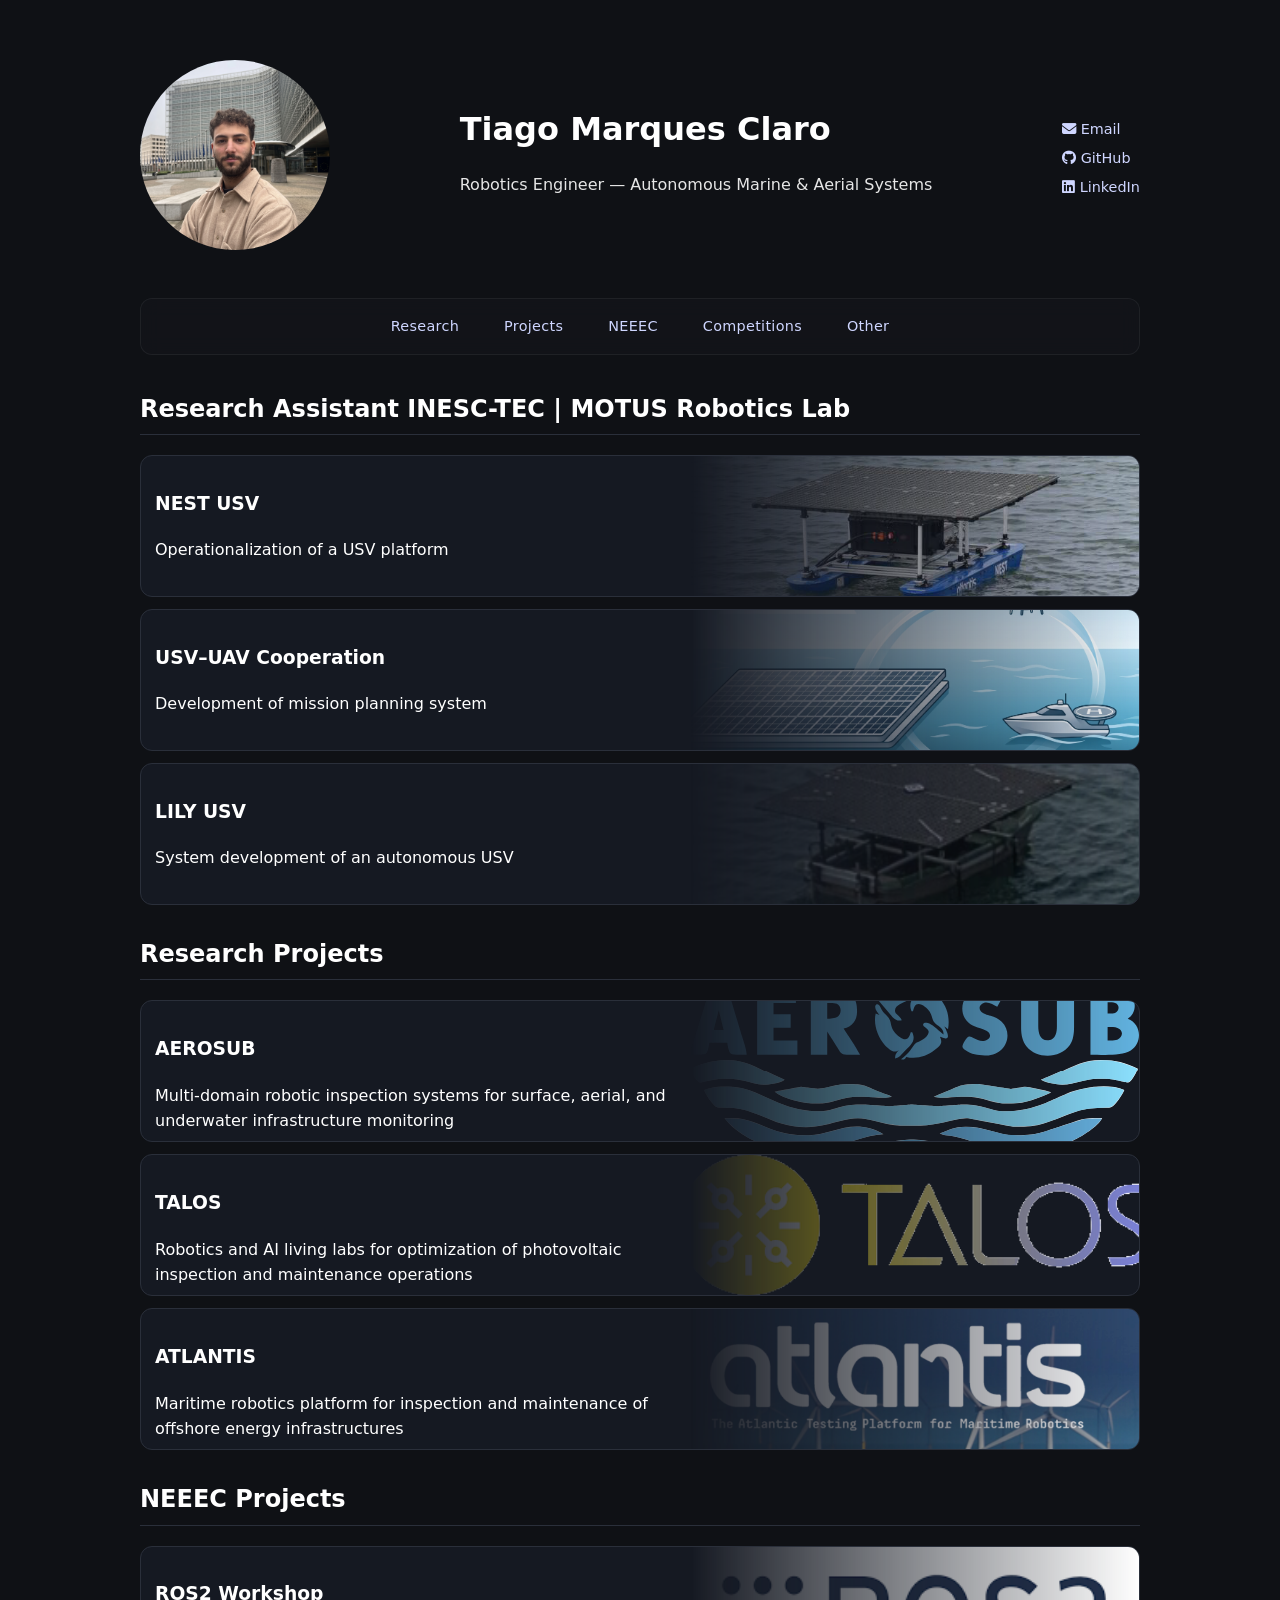
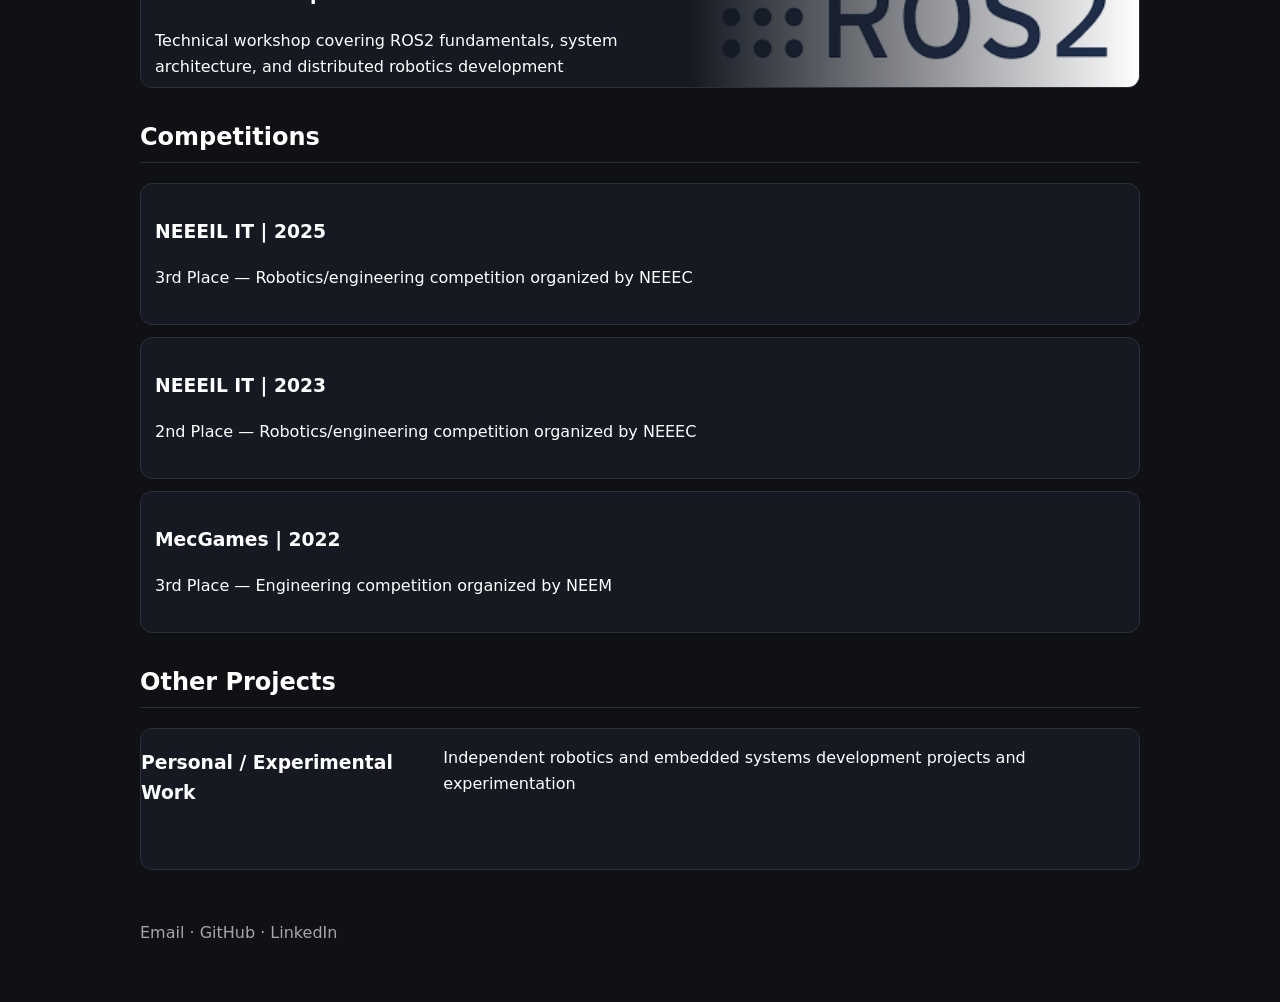
==== index.html @ 83b7f1b3 "index layout deployment" ====
<!DOCTYPE html>
<html lang="en">
<head>
    <meta charset="UTF-8">
    <title>Tiago Claro | Robotics Portfolio</title>
    <link rel="stylesheet" href="style.css">
    <link rel="stylesheet" href="https://cdnjs.cloudflare.com/ajax/libs/font-awesome/6.5.0/css/all.min.css">
</head>

<body>

<header class="header">

    <div class="photo">
        <img src="assets/images/profile.png" alt="Profile photo">
    </div>

    <div class="info">
        <h1>Tiago Marques Claro</h1>
        <p>Robotics Engineer — Autonomous Marine & Aerial Systems</p>
    </div>

    <div class="contact">
            <a href="mailto:tmclaro02@gmail.com">
                <i class="fa-solid fa-envelope"></i> Email
            </a>

            <a href="https://github.com/TiagoClaro02" target="_blank">
                <i class="fa-brands fa-github"></i> GitHub
            </a>

            <a href="https://linkedin.com/in/tiago-claro-952ba0276/" target="_blank">
                <i class="fa-brands fa-linkedin"></i> LinkedIn
            </a>
        </div>

</header>

<nav class="nav">
    <a href="#research">Research</a>
    <a href="#projects">Projects</a>
    <a href="#neeec">NEEEC</a>
    <a href="#competitions">Competitions</a>
    <a href="#other">Other</a>
</nav>

<!-- ================= RESEARCH ASSISTANT ================= -->
<section class="activity-block" id="research">
    <h2>Research Assistant INESC-TEC | MOTUS Robotics Lab</h2>

    <a class="card split-card" href="pages/nest_usv.html">
        <div class="text">
            <h3>NEST USV</h3>
            <p>Operationalization of a USV platform</p>
        </div>
        <div class="image" style="background-image: url('assets/images/nest_usv.png');"></div>
    </a>

    <a class="card split-card" href="pages/usv-uav.html">
        <div class="text">
            <h3>USV–UAV Cooperation</h3>
            <p>Development of mission planning system</p>
        </div>
        <div class="image" style="background-image: url('assets/images/usv-uav.png');"></div>
    </a>

    <a class="card split-card" href="pages/lily_usv.html">
        <div class="text">
            <h3>LILY USV</h3>
            <p>System development of an autonomous USV</p>
        </div>
        <div class="image" style="background-image: url('assets/images/lily_usv.png');"></div>
    </a>
</section>

<!-- ================= RESEARCH PROJECTS ================= -->
<section class="activity-block" id="projects">
    <h2>Research Projects</h2>

    <a class="card split-card" href="https://cordis.europa.eu/project/id/101189723/es">
        <div class="text">
            <h3>AEROSUB</h3>
            <p>Multi-domain robotic inspection systems for surface, aerial, and underwater infrastructure monitoring</p>
        </div>
        <div class="image" style="background-image: url('assets/images/aerosub.svg');"></div>
    </a>

    <a class="card split-card" href="https://cordis.europa.eu/project/id/101119744">
        <div class="text">
            <h3>TALOS</h3>
            <p>Robotics and AI living labs for optimization of photovoltaic inspection and maintenance operations</p>
        </div>
        <div class="image" style="background-image: url('assets/images/talos.png');"></div>
    </a>

    <a class="card split-card" href="https://cordis.europa.eu/project/id/871571">
        <div class="text">
            <h3>ATLANTIS</h3>
            <p>Maritime robotics platform for inspection and maintenance of offshore energy infrastructures</p>
        </div>
        <div class="image" style="background-image: url('assets/images/atlantis.png');"></div>
    </a>

</section>

<!-- ================= NEEEC ================= -->
<section class="activity-block" id="neeec">
    <h2>NEEEC Projects</h2>

    <a class="card split-card" href="pages/workshop_ros2.html">
        <div class="text">
            <h3>ROS2 Workshop</h3>
            <p>Technical workshop covering ROS2 fundamentals, system architecture, and distributed robotics development</p>
        </div>
        <div class="image" style="background-image: url('assets/images/ros2.png');"></div>
    </a>
</section>

<!-- ================= COMPETITIONS ================= -->
<section class="activity-block" id="competitions">
    <h2>Competitions</h2>

    <div class="card">
        <div class="text">
            <h3>NEEEIL IT | 2025</h3>
            <p>3rd Place — Robotics/engineering competition organized by NEEEC</p>
        </div>
    </div>

    <div class="card">
        <div class="text">
            <h3>NEEEIL IT | 2023</h3>
            <p>2nd Place — Robotics/engineering competition organized by NEEEC</p>
        </div>
    </div>

    <div class="card">
        <div class="text">
            <h3>MecGames | 2022</h3>
            <p>3rd Place — Engineering competition organized by NEEM</p>
        </div>
    </div>
</section>

<!-- ================= OTHER ================= -->
<section class="activity-block" id="other">
    <h2>Other Projects</h2>

    <div class="card">
        <h3>Personal / Experimental Work</h3>
        <p>Independent robotics and embedded systems development projects and experimentation</p>
    </div>
</section>

<footer>
    <p>Email · GitHub · LinkedIn</p>
</footer>

</body>
</html>
---- style.css ----
html {
    scroll-behavior: smooth;
}

body {
    font-family: system-ui, -apple-system, Segoe UI, Roboto, Arial;
    margin: auto;
    max-width: 1000px;
    padding: 40px;
    line-height: 1.6;

    background: #0f1115;
    color: #e6e6e6;
}

.header {
    display: flex;
    align-items: center;
    justify-content: space-between;
    gap: 20px;

    padding: 20px 0;
    margin-bottom: 20px;
}

.photo img {
    width: 190px;
    height: 190px;
    border-radius: 50%;
    object-fit: cover;
}

.info h1 {
    margin: 0;
}

.contact {
    display: flex;
    flex-direction: column;
    gap: 6px;
    font-size: 0.9em;
}

.contact a {
    text-decoration: none;
    color: #cfd6ff;
    transition: 0.2s;
}

.contact a:hover {
    color: #ffffff;
}

h1, h2, h3 {
    color: #ffffff;
}

a {
    color: #7aa2ff;
    text-decoration: none;
}

a:hover {
    text-decoration: underline;
}

.activity-block h2 {
    border-bottom: 1px solid #2a2f3a;
    padding-bottom: 6px;
    margin-top: 30px;
}

.card {
    display: flex;
    position: relative;
    height: 140px;
    margin-top: 12px;
    border-radius: 12px;
    overflow: hidden;
    text-decoration: none;
    border: 1px solid #2a2f3a;
    background: #151922;
    color: white;
    transition: 0.2s ease;
}

/* LEFT SIDE (TEXT) */
.text {
    flex: 1;
    padding: 14px;
    z-index: 2;
}

/* RIGHT SIDE (IMAGE) */
.image {
    width: 45%;
    background-size: cover;
    background-position: center;

    /* fade into left side */
    -webkit-mask-image: linear-gradient(to left, rgba(0,0,0,1), rgba(0,0,0,0));
    mask-image: linear-gradient(to left, rgba(0,0,0,1), rgba(0,0,0,0));
}

/* hover effect */
.card:hover {
    transform: translateY(-3px);
    border-color: #7aa2ff;
}

footer {
    margin-top: 50px;
    opacity: 0.7;
}

.nav {
    display: flex;
    justify-content: center;
    gap: 25px;

    position: sticky;
    top: 10px;

    z-index: 1000;

    padding: 10px 0;
    margin-bottom: 35px;

    background: rgba(20, 22, 28, 0.6);
    backdrop-filter: blur(10px);

    border-radius: 12px;

    border: 1px solid rgba(255, 255, 255, 0.06);
}

.nav a {
    color: #cfd6ff;
    text-decoration: none;
    font-size: 0.9em;
    letter-spacing: 0.3px;

    padding: 6px 10px;
    border-radius: 8px;

    transition: 0.2s ease;
}

.nav a:hover {
    background: rgba(122, 162, 255, 0.15);
    color: #ffffff;
}
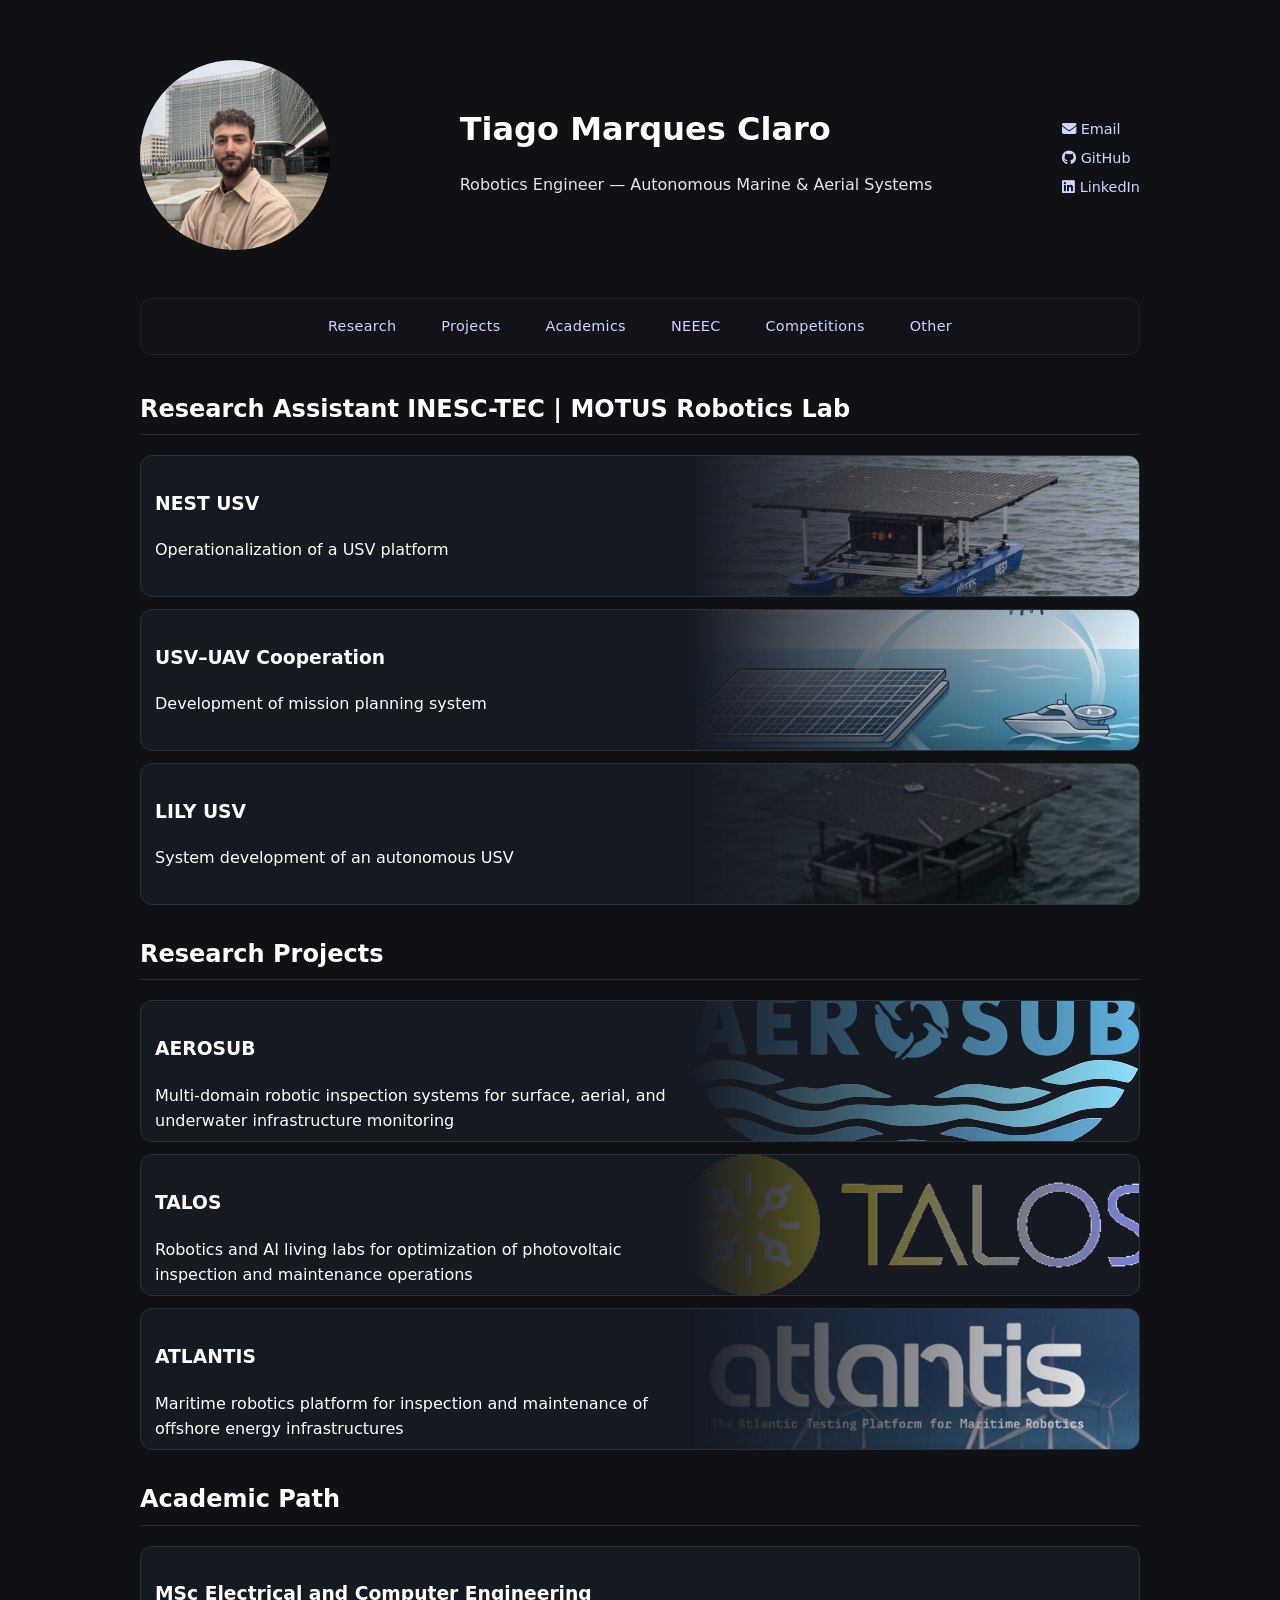
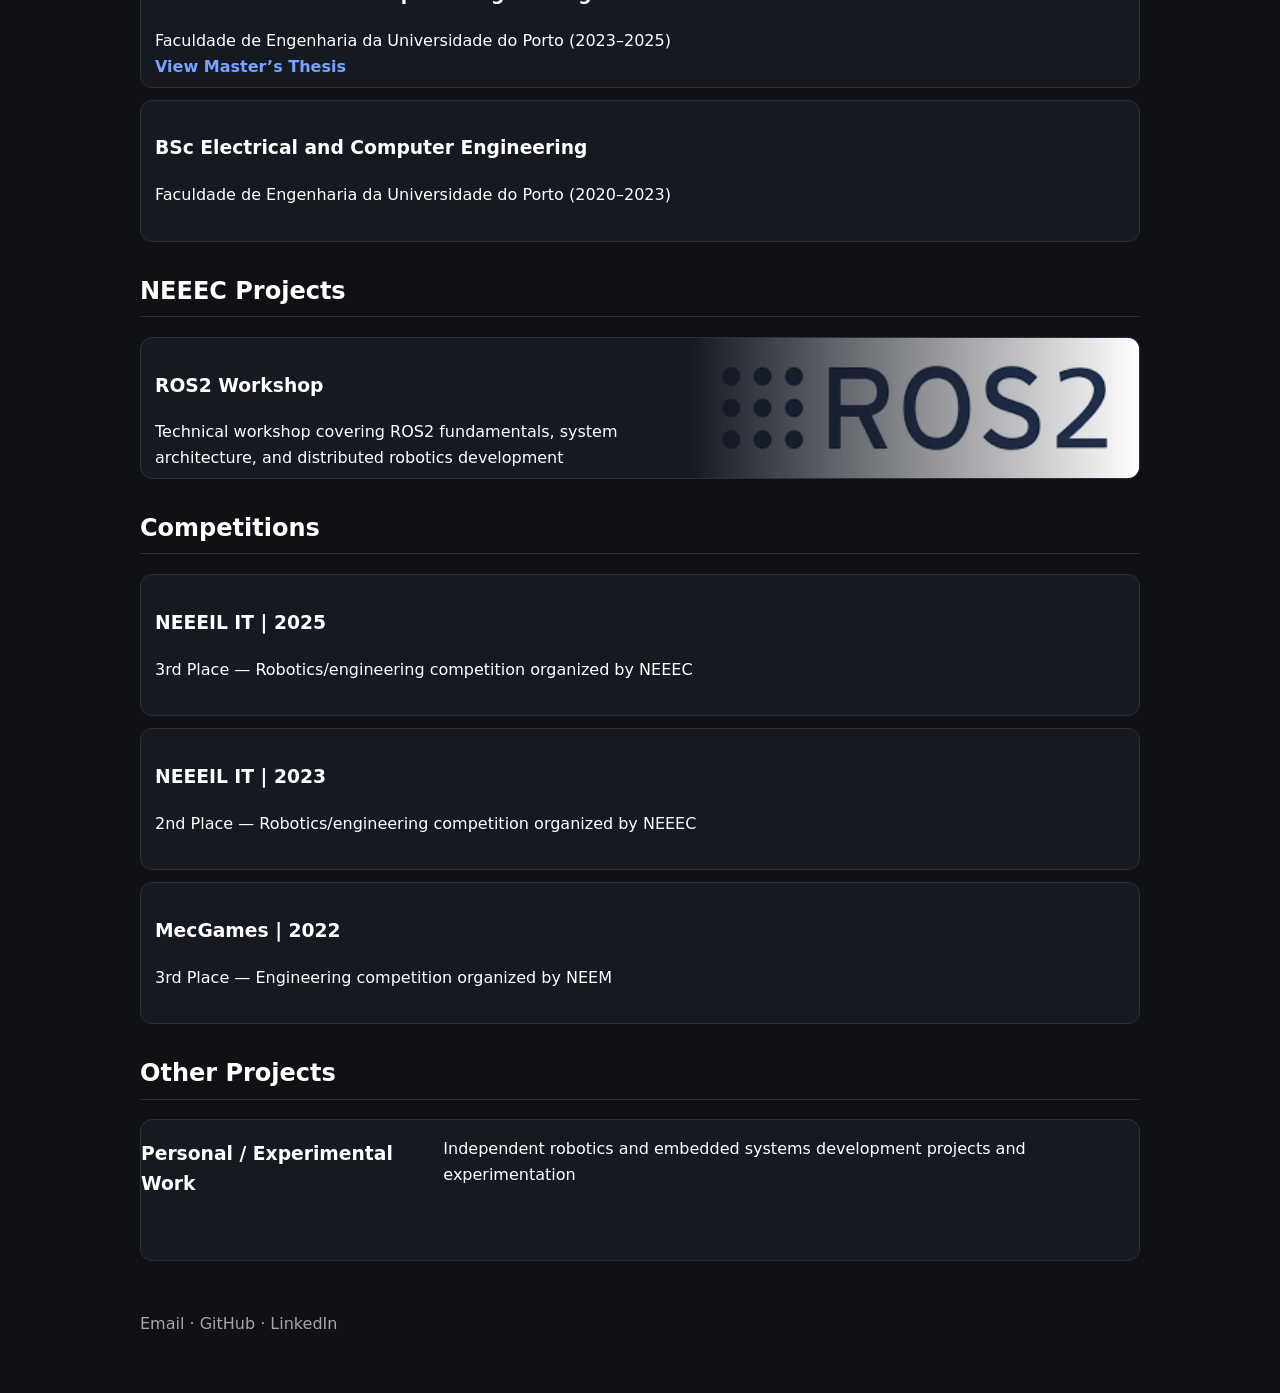
==== commit fdf979b5: "images fixed and academic path added" ====
--- a/index.html
+++ b/index.html
@@ -39,6 +39,7 @@
 <nav class="nav">
     <a href="#research">Research</a>
     <a href="#projects">Projects</a>
+    <a href="#academics">Academics</a>
     <a href="#neeec">NEEEC</a>
     <a href="#competitions">Competitions</a>
     <a href="#other">Other</a>
@@ -103,6 +104,30 @@
 
 </section>
 
+<!-- ================= ACADEMIC PATH ================= -->
+<section class="activity-block" id="academics">
+    <h2>Academic Path</h2>
+
+    <div class="card split-card">
+        <div class="text">
+            <h3>MSc Electrical and Computer Engineering</h3>
+            <p>
+                Faculdade de Engenharia da Universidade do Porto (2023–2025)<br>
+                <a href="assets/other/735436.pdf" target="_blank">
+                    <strong>View Master’s Thesis</strong>
+                </a>
+            </p>
+        </div>
+    </div>
+
+    <div class="card">
+        <div class="text">
+            <h3>BSc Electrical and Computer Engineering</h3>
+            <p>Faculdade de Engenharia da Universidade do Porto (2020–2023)</p>
+        </div>
+    </div>
+</section>
+
 <!-- ================= NEEEC ================= -->
 <section class="activity-block" id="neeec">
     <h2>NEEEC Projects</h2>
--- a/style.css
+++ b/style.css
@@ -149,4 +149,100 @@
 .nav a:hover {
     background: rgba(122, 162, 255, 0.15);
     color: #ffffff;
+}
+
+/* --- Image and Figure Styling --- */
+
+figure {
+    /* Centers the figure in the column and adds breathing room */
+    margin: 2.5rem auto; 
+    display: flex;
+    flex-direction: column;
+    align-items: center;
+    text-align: center;
+    /* Prevents the figure from getting too wide on large screens */
+    max-width: 85%; 
+}
+
+figure img {
+    /* Ensures images never overflow their container */
+    max-width: 100%;
+    /* You can cap the maximum height to prevent vertical images from taking over the screen */
+    max-height: 500px; 
+    height: auto;
+    /* Keeps the image aspect ratio intact without stretching */
+    object-fit: contain; 
+    
+    /* Professional styling touches */
+    border-radius: 8px; /* Soft, modern corners */
+    box-shadow: 0 4px 12px rgba(0, 0, 0, 0.1); /* Subtle depth */
+    border: 1px solid #eaeaea; /* Light border to frame the image */
+}
+
+figcaption {
+    margin-top: 1rem;
+    font-size: 0.9rem;
+    color: #666;
+    font-style: italic;
+    line-height: 1.4;
+    max-width: 80%; /* Keeps the caption readable and neat under the image */
+}
+
+.cta {
+    color: #4ea1ff;
+    font-weight: 600;
+}
+
+table {
+    width: 100%;
+    border-collapse: collapse;
+    margin-top: 1rem;
+    font-size: 0.95rem;
+    color: #ddd;
+    background: #1e1e1e;
+    border-radius: 8px;
+    overflow: hidden;
+}
+
+/* Header */
+thead {
+    background: #2a2a2a;
+}
+
+thead th {
+    text-align: left;
+    padding: 12px 14px;
+    font-weight: 600;
+    color: #ffffff;
+    border-bottom: 1px solid #3a3a3a;
+    font-size: 0.9rem;
+}
+
+/* Body */
+tbody td {
+    padding: 10px 14px;
+    border-bottom: 1px solid #2f2f2f;
+}
+
+/* Alternate rows */
+tbody tr:nth-child(even) {
+    background: #242424;
+}
+
+/* Hover effect */
+tbody tr:hover {
+    background: #2f2f2f;
+    transition: 0.2s;
+}
+
+/* First column emphasis */
+tbody td:first-child {
+    font-weight: 500;
+    color: #aaa;
+    width: 40%;
+}
+
+/* Second column */
+tbody td:last-child {
+    color: #e0e0e0;
 }
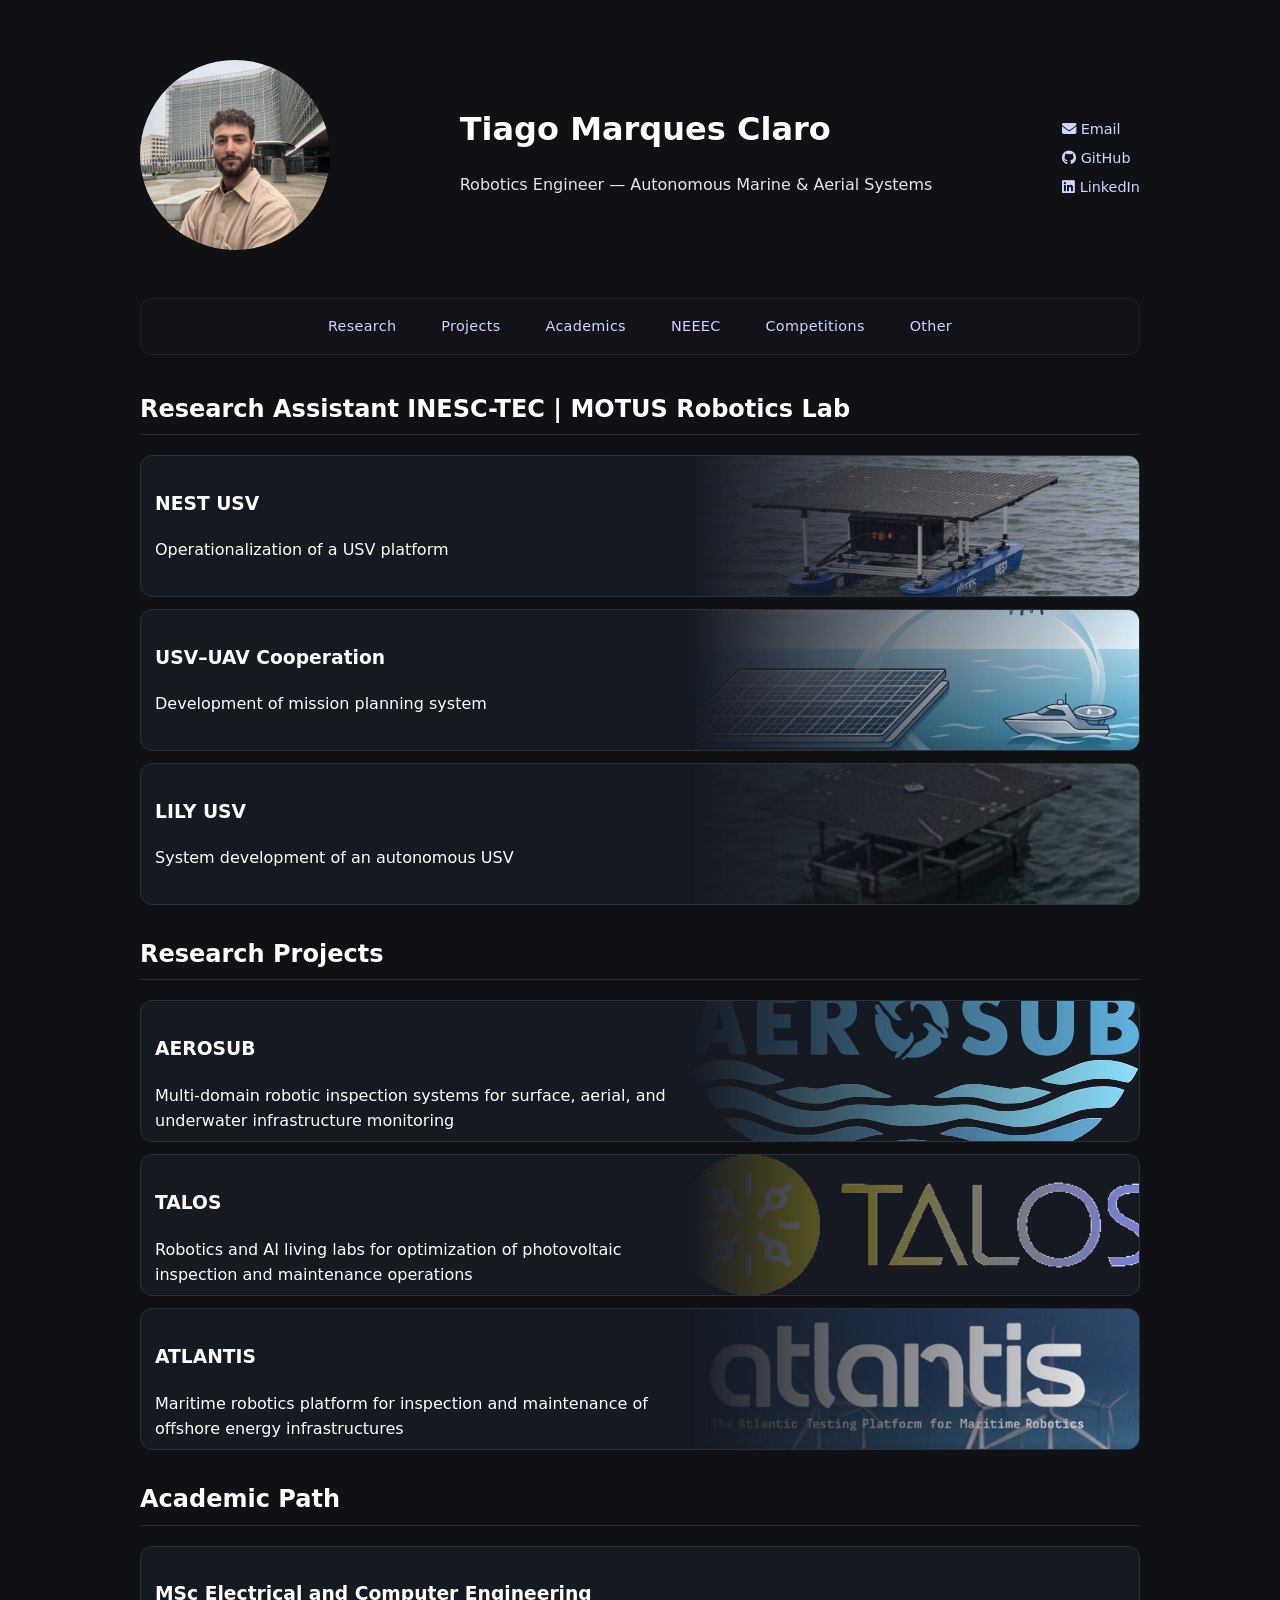
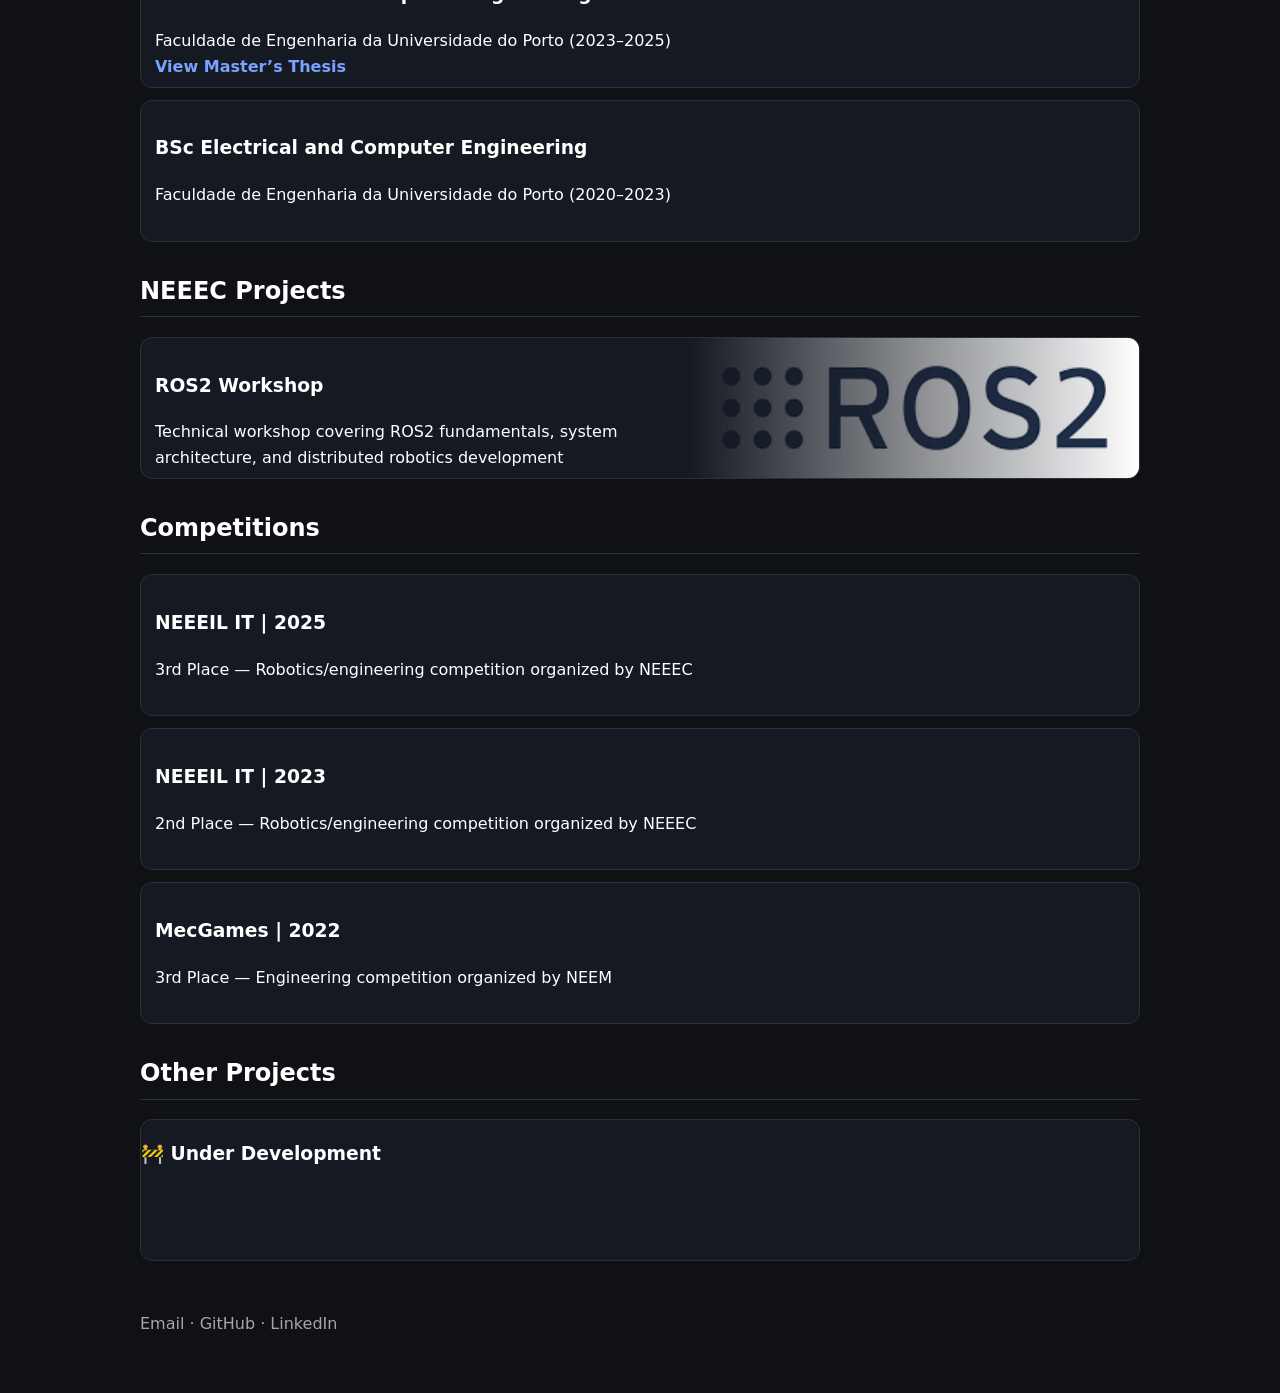
==== commit d422912a: "other projects under development" ====
--- a/index.html
+++ b/index.html
@@ -172,8 +172,7 @@
     <h2>Other Projects</h2>
 
     <div class="card">
-        <h3>Personal / Experimental Work</h3>
-        <p>Independent robotics and embedded systems development projects and experimentation</p>
+        <h3>🚧 Under Development</h3>
     </div>
 </section>
 
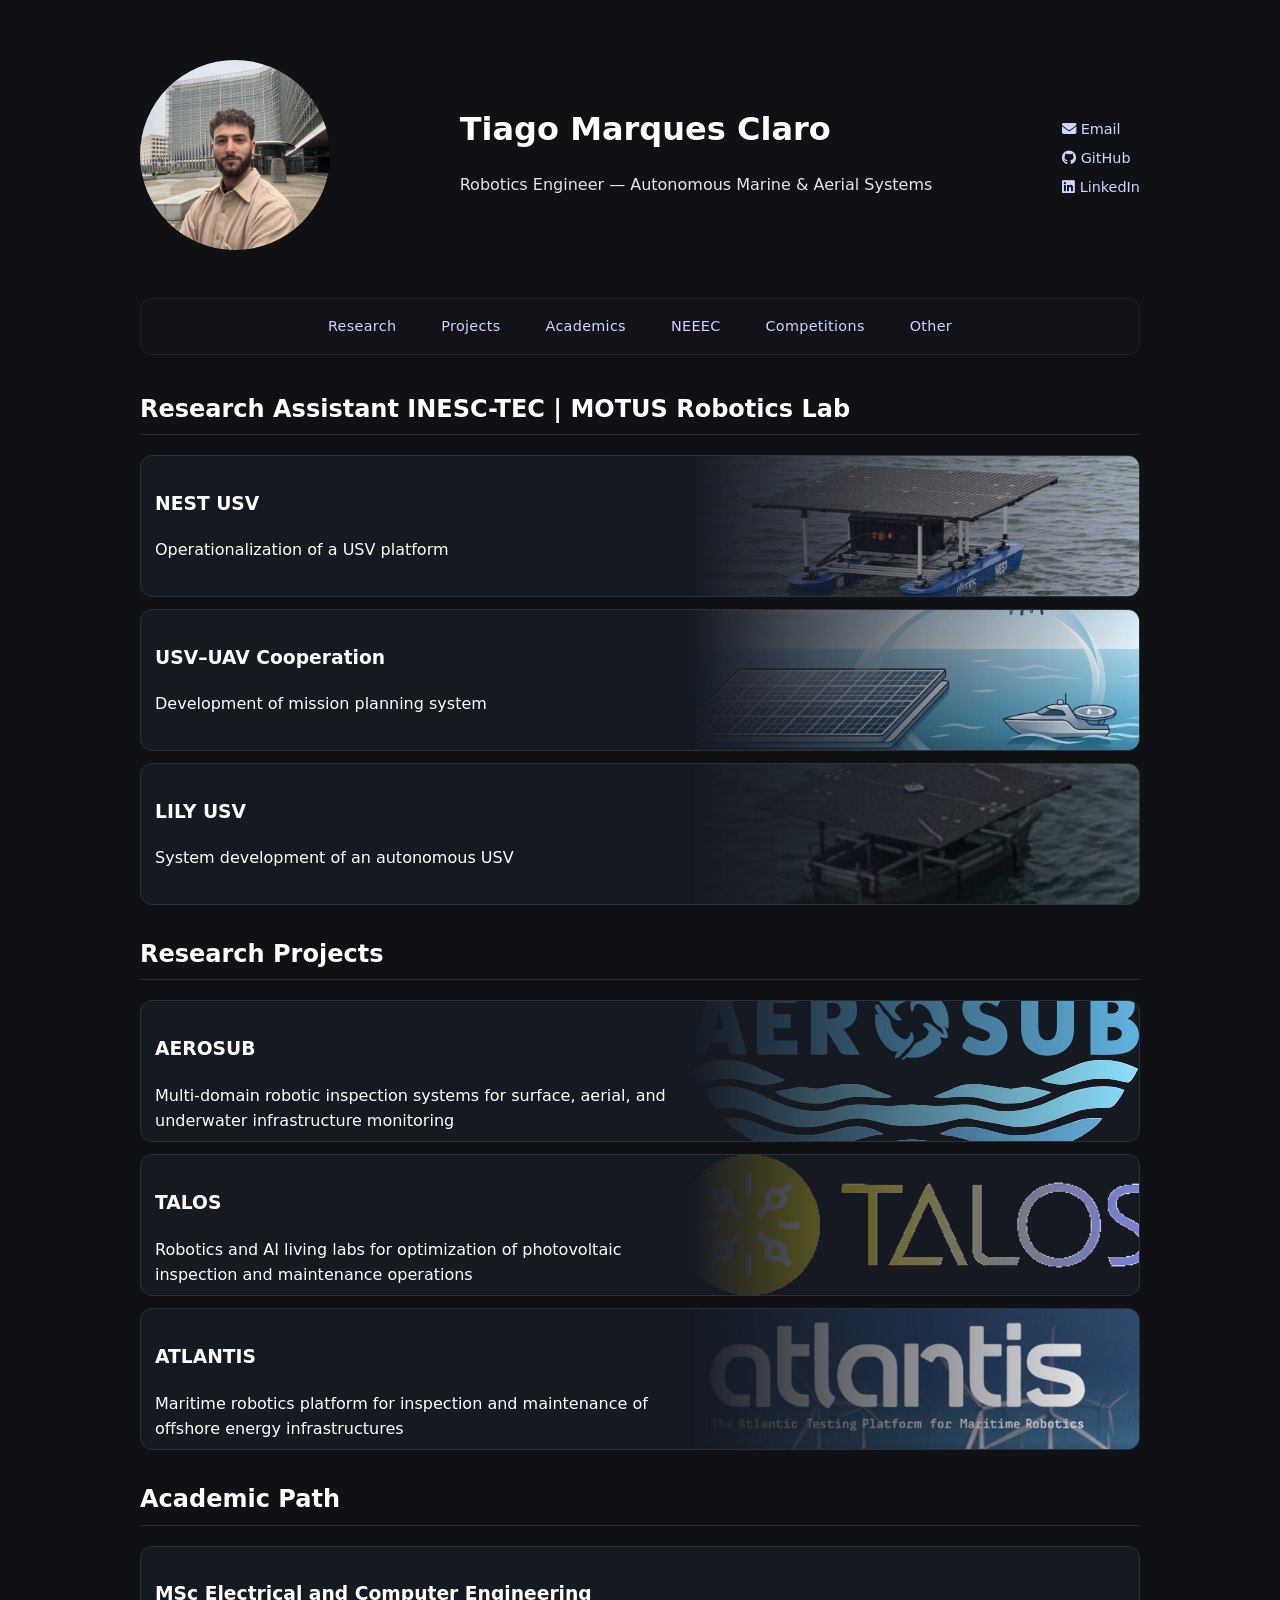
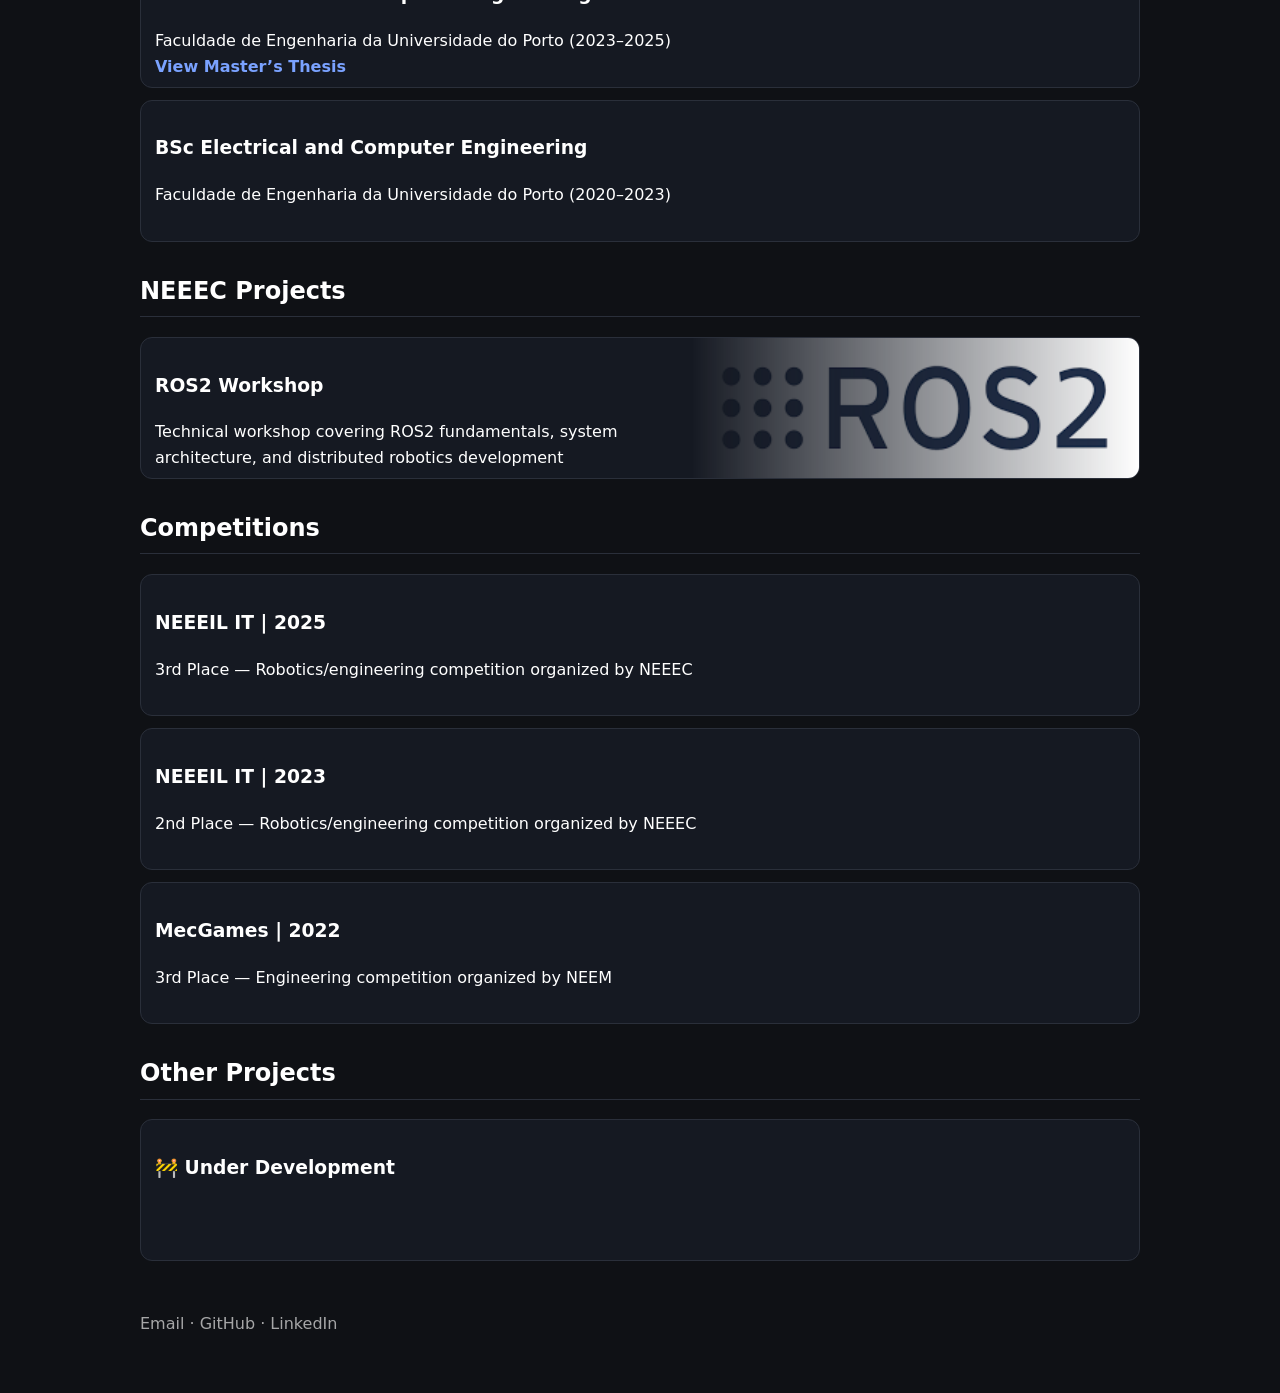
==== commit a6497c45: "added videos and results stuff" ====
--- a/index.html
+++ b/index.html
@@ -172,7 +172,9 @@
     <h2>Other Projects</h2>
 
     <div class="card">
-        <h3>🚧 Under Development</h3>
+        <div class="text">
+            <h3>🚧 Under Development</h3>
+        </div>
     </div>
 </section>
 
--- a/style.css
+++ b/style.css
@@ -245,4 +245,179 @@
 /* Second column */
 tbody td:last-child {
     color: #e0e0e0;
+}
+
+.section-index {
+    display: flex;
+    justify-content: center;
+    gap: 14px;
+
+    margin: 10px 0 25px 0;
+    padding: 8px 12px;
+
+    background: rgba(20, 22, 28, 0.35);
+    border: 1px solid rgba(255, 255, 255, 0.05);
+    border-radius: 12px;
+
+    backdrop-filter: blur(8px);
+}
+
+.section-index a {
+    font-size: 0.85em;
+    color: #cfd6ff;
+    text-decoration: none;
+
+    padding: 5px 10px;
+    border-radius: 8px;
+
+    transition: 0.2s ease;
+}
+
+.section-index a:hover {
+    background: rgba(122, 162, 255, 0.15);
+    color: #fff;
+}
+
+.video-container {
+    display: flex;
+    flex-direction: column;
+    align-items: center;
+    justify-content: center;
+
+    margin: 25px auto;
+    text-align: center;
+}
+
+.video-container video {
+    width: 100%;
+    max-width: 800px;   /* adjust if you want bigger */
+    border-radius: 10px;
+}
+
+.video-section {
+    margin-top: 40px;
+}
+
+.video-section h2 {
+    margin-bottom: 15px;
+}
+
+/* GRID */
+.video-grid {
+    display: grid;
+    grid-template-columns: repeat(3, minmax(220px, 1fr));
+    gap: 18px;
+
+    max-width: 1100px;
+    margin: 0 auto;   /* THIS centers the whole block */
+}
+
+/* CARD */
+.video-card {
+    margin: 0;
+    overflow: hidden;
+    border-radius: 12px;
+    background: #151922;
+    border: 1px solid #2a2f3a;
+
+    display: flex;
+    flex-direction: column;
+}
+
+/* VIDEO */
+.video-card video {
+    width: 100%;
+    height: 320px;     /* bigger than before */
+    object-fit: cover;
+
+    display: block;
+}
+
+/* CAPTION */
+.video-card figcaption {
+    padding: 10px;
+    font-size: 0.85rem;
+    color: #aaa;
+    text-align: center;
+}
+
+/* RESPONSIVE */
+@media (max-width: 900px) {
+    .video-grid {
+        grid-template-columns: 1fr;
+    }
+
+    .video-card video {
+        height: 220px;
+    }
+}
+
+.video-section {
+    margin-top: 40px;
+}
+
+.video-section h2 {
+    margin-bottom: 20px;
+}
+
+/* --- Row of 2 videos --- */
+.video-row {
+    display: flex;
+    gap: 20px;
+    justify-content: center;
+    flex-wrap: wrap;
+    margin-bottom: 30px;
+}
+
+.video-row video {
+    width: 48%;
+    max-width: none;
+    border-radius: 12px;
+    border: 1px solid #2a2f3a;
+    object-fit: cover;
+}
+
+/* --- Stack (sync videos) --- */
+.video-stack {
+    display: flex;
+    flex-direction: column;
+    align-items: center;
+    gap: 15px;
+}
+
+.video-stack video {
+    width: 100%;
+    max-width: 900px;
+    border-radius: 12px;
+    border: 1px solid #2a2f3a;
+    object-fit: cover;
+}
+
+.video-section {
+    margin-top: 40px;
+}
+
+.video-block {
+    margin-bottom: 35px;
+    text-align: center;
+}
+
+/* BIG VIDEOS */
+.video-block video {
+    width: 95%;
+    max-width: 900px;
+    border-radius: 12px;
+    border: 1px solid #2a2f3a;
+    object-fit: cover;
+}
+
+/* CAPTION */
+.video-caption {
+    margin-top: 10px;
+    font-size: 0.95rem;
+    color: #aaa;
+    max-width: 800px;
+    margin-left: auto;
+    margin-right: auto;
+    line-height: 1.4;
 }
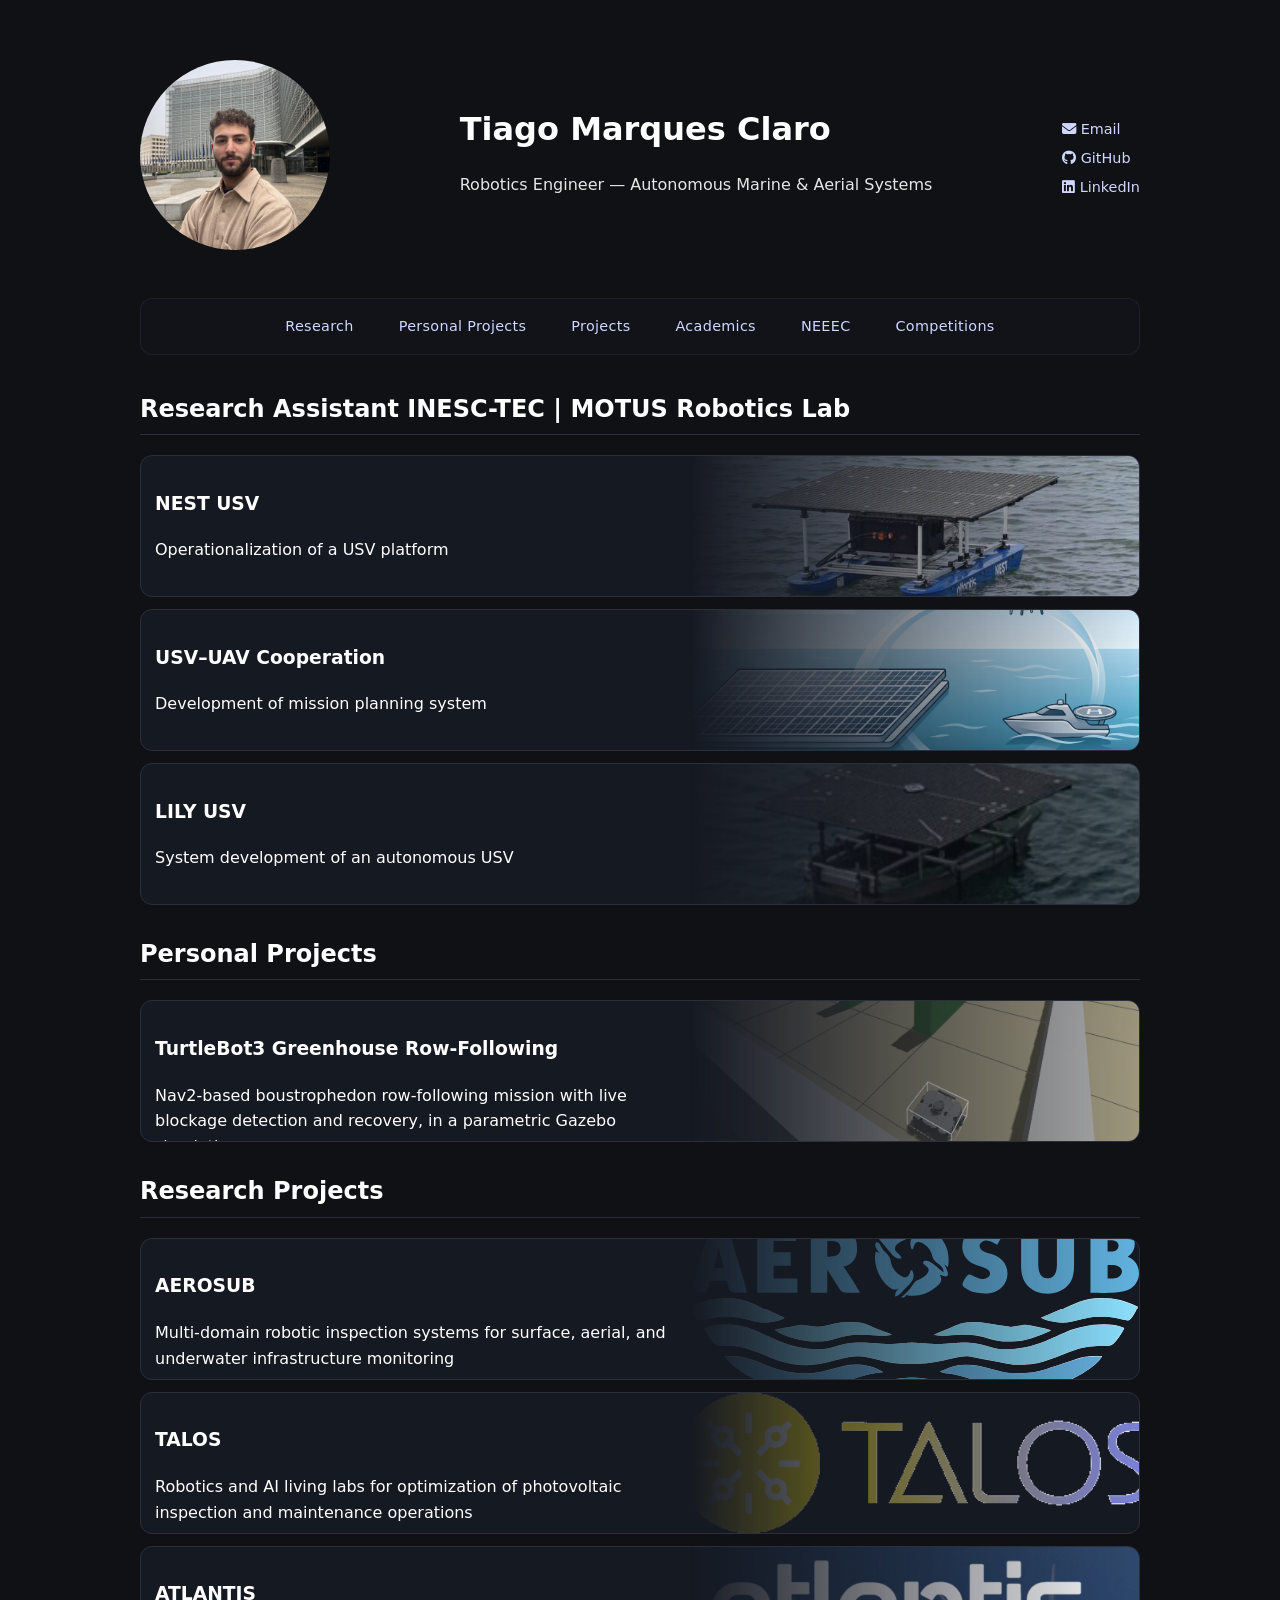
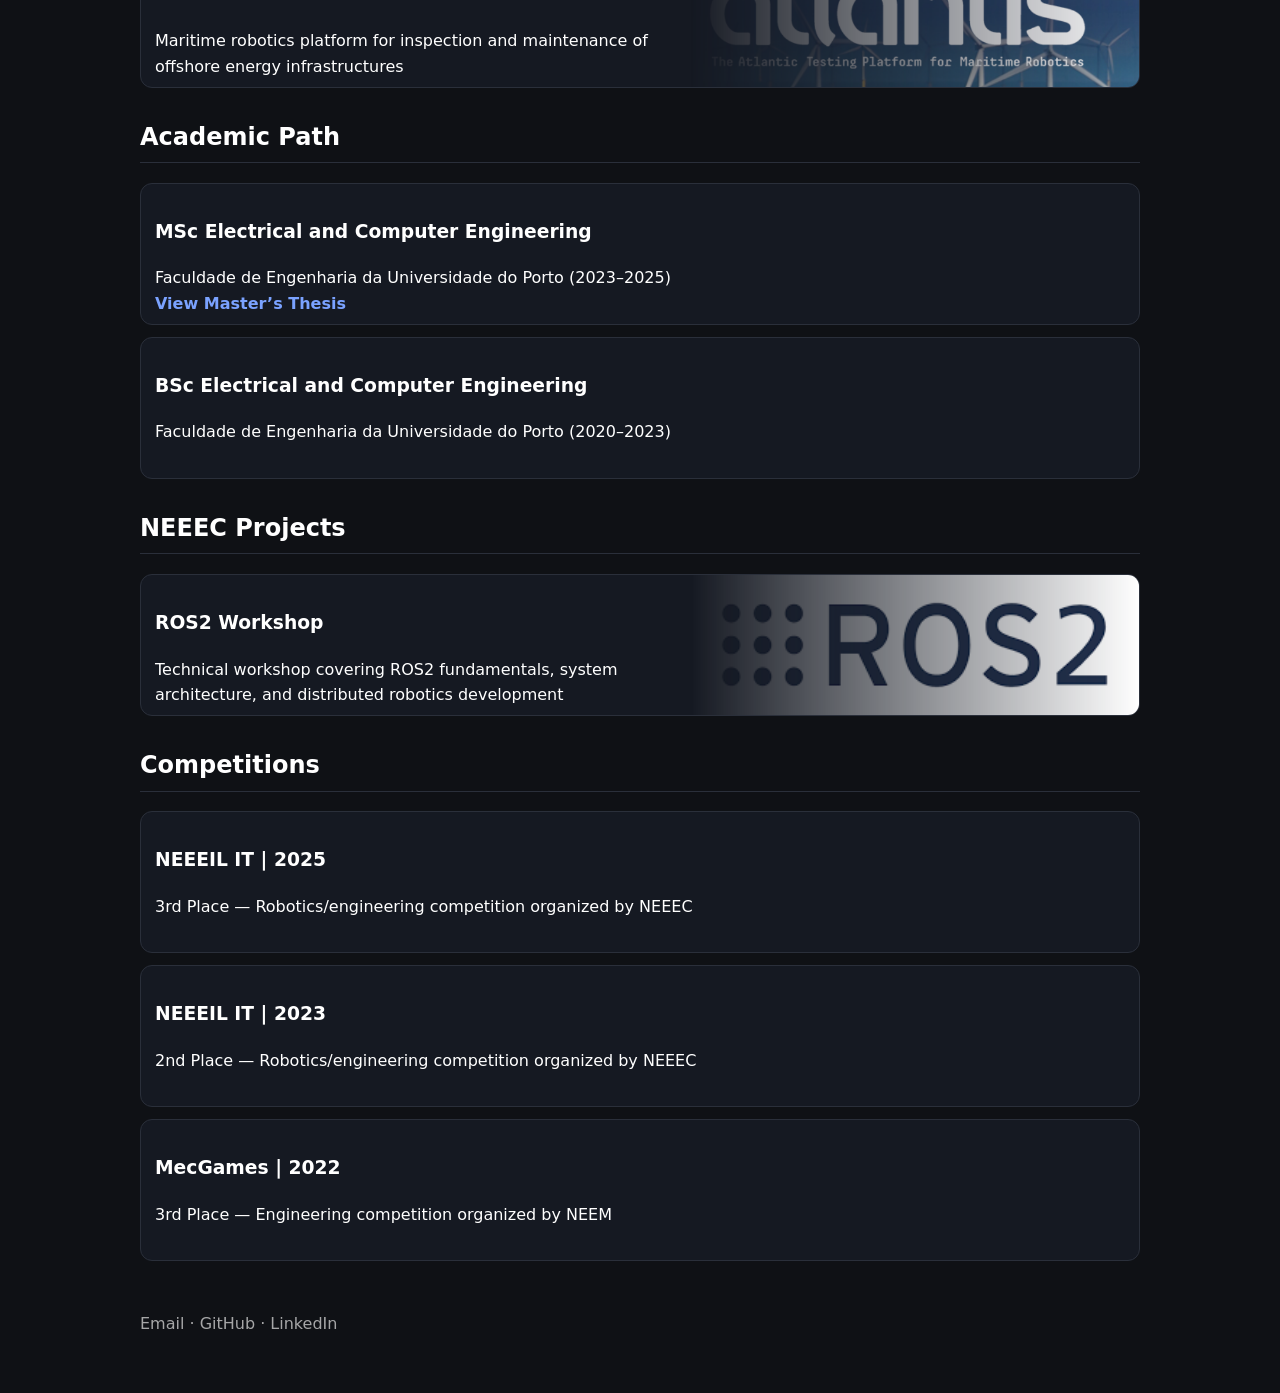
==== commit cdd65a39: "personal projects added" ====
--- a/index.html
+++ b/index.html
@@ -38,11 +38,11 @@
 
 <nav class="nav">
     <a href="#research">Research</a>
+    <a href="#personal">Personal Projects</a>
     <a href="#projects">Projects</a>
     <a href="#academics">Academics</a>
     <a href="#neeec">NEEEC</a>
     <a href="#competitions">Competitions</a>
-    <a href="#other">Other</a>
 </nav>
 
 <!-- ================= RESEARCH ASSISTANT ================= -->
@@ -71,6 +71,18 @@
             <p>System development of an autonomous USV</p>
         </div>
         <div class="image" style="background-image: url('assets/images/lily_usv.png');"></div>
+    </a>
+</section>
+
+<!-- ================= PERSONAL PROJECTS ================= -->
+<section class="activity-block" id="personal">
+    <h2>Personal Projects</h2>
+        <a class="card split-card" href="pages/greenhouse_mission.html">
+            <div class="text">
+                <h3>TurtleBot3 Greenhouse Row-Following</h3>
+                <p>Nav2-based boustrophedon row-following mission with live blockage detection and recovery, in a parametric Gazebo simulation</p>
+            </div>
+        <div class="image" style="background-image: url('assets/images/tb3.png');"></div>
     </a>
 </section>
 
@@ -167,17 +179,6 @@
     </div>
 </section>
 
-<!-- ================= OTHER ================= -->
-<section class="activity-block" id="other">
-    <h2>Other Projects</h2>
-
-    <div class="card">
-        <div class="text">
-            <h3>🚧 Under Development</h3>
-        </div>
-    </div>
-</section>
-
 <footer>
     <p>Email · GitHub · LinkedIn</p>
 </footer>
